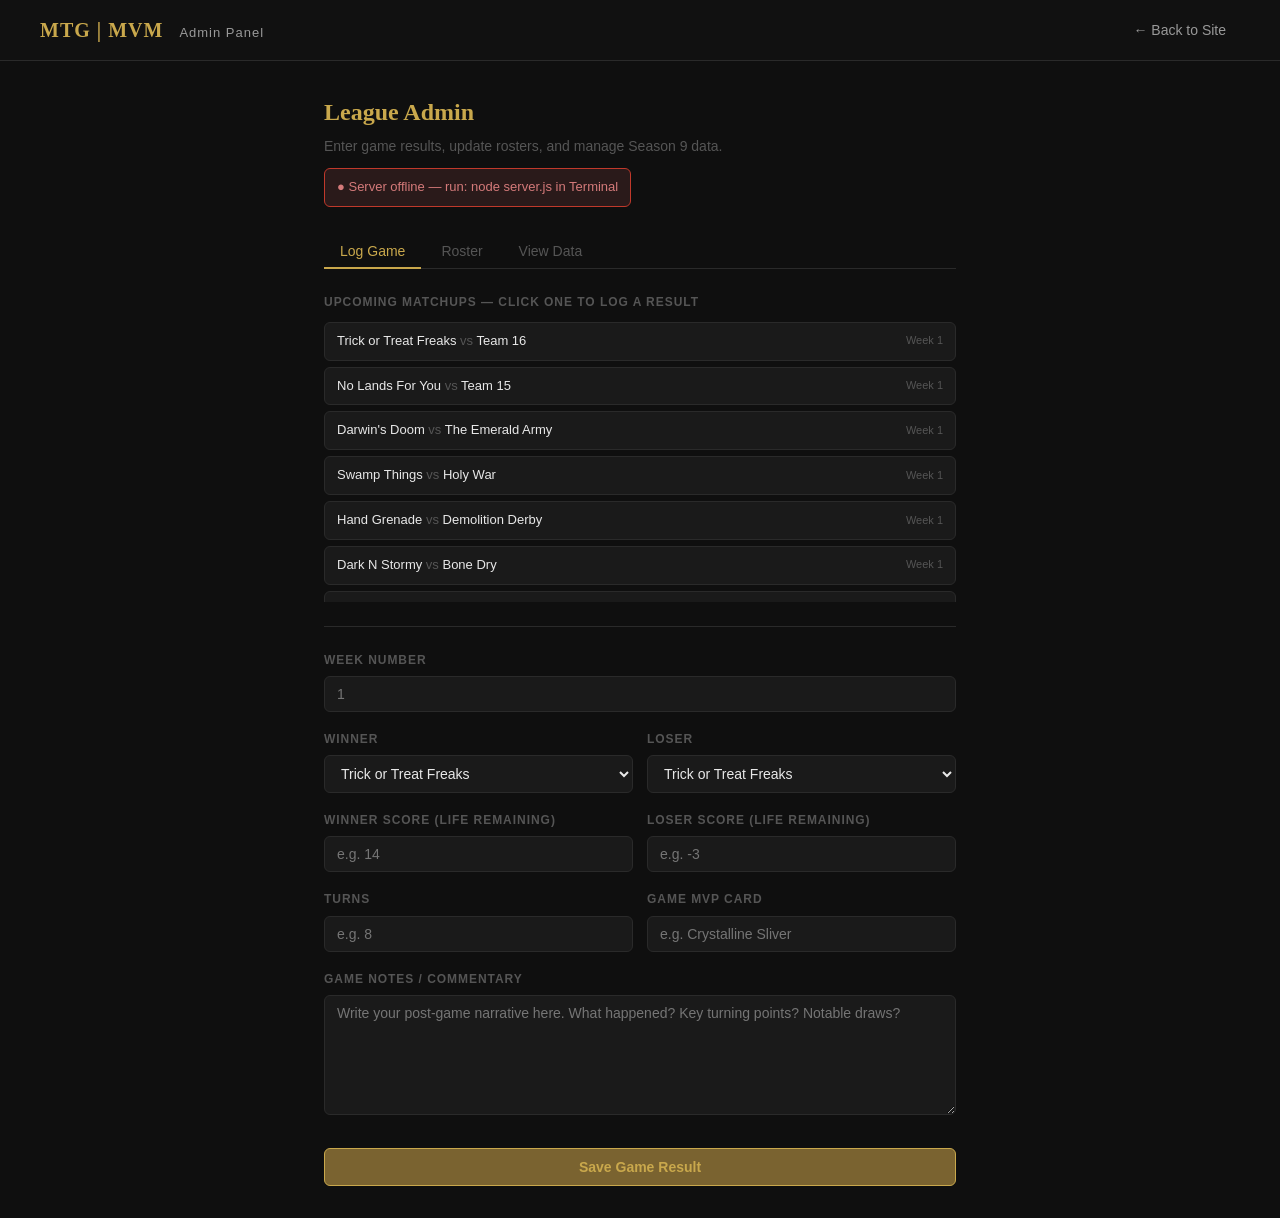
==== admin.html @ 94384eb0 "Initial commit" ====
<!DOCTYPE html>
<html lang="en">
<head>
  <meta charset="UTF-8">
  <meta name="viewport" content="width=device-width, initial-scale=1.0">
  <title>Admin — MTG | MVM</title>
  <link rel="stylesheet" href="css/styles.css">
</head>
<body>

<header class="site-header">
  <div class="header-inner">
    <div class="site-logo">MTG | MVM <span>Admin Panel</span></div>
    <nav>
      <a href="index.html">← Back to Site</a>
    </nav>
  </div>
</header>

<div class="admin-wrap">
  <div class="admin-header">
    <h1>League Admin</h1>
    <p>Enter game results, update rosters, and manage Season 9 data.</p>
    <div id="server-status" style="margin-top:10px;font-size:13px;padding:8px 12px;border-radius:6px;display:inline-block"></div>
  </div>

  <div class="admin-tabs">
    <button class="admin-tab active" onclick="switchTab('game-entry', this)">Log Game</button>
    <button class="admin-tab" onclick="switchTab('roster-edit', this)">Roster</button>
    <button class="admin-tab" onclick="switchTab('data-view', this)">View Data</button>
  </div>

  <!-- GAME ENTRY -->
  <div class="admin-panel active" id="panel-game-entry">

    <div id="upcoming-matchups" style="margin-bottom:24px">
      <label style="margin-bottom:10px">Upcoming Matchups — click one to log a result</label>
      <div id="matchup-list" style="display:flex;flex-direction:column;gap:6px;max-height:280px;overflow-y:auto"></div>
    </div>

    <hr class="form-divider">

    <div id="selected-matchup-banner" style="display:none;background:var(--bg-card);border:1px solid var(--gold-dim);border-radius:var(--radius);padding:10px 14px;margin-bottom:18px;font-size:13px;color:var(--text-secondary)"></div>

    <div class="form-group">
      <label>Week Number</label>
      <input type="number" id="game-week" placeholder="1" min="1">
    </div>
    <div class="form-row">
      <div class="form-group">
        <label>Winner</label>
        <select id="game-winner"></select>
      </div>
      <div class="form-group">
        <label>Loser</label>
        <select id="game-loser"></select>
      </div>
    </div>
    <div class="form-row">
      <div class="form-group">
        <label>Winner Score (life remaining)</label>
        <input type="number" id="game-winner-score" placeholder="e.g. 14">
      </div>
      <div class="form-group">
        <label>Loser Score (life remaining)</label>
        <input type="number" id="game-loser-score" placeholder="e.g. -3">
      </div>
    </div>
    <div class="form-row">
      <div class="form-group">
        <label>Turns</label>
        <input type="number" id="game-turns" placeholder="e.g. 8" min="1">
      </div>
      <div class="form-group">
        <label>Game MVP Card</label>
        <input type="text" id="game-mvp" placeholder="e.g. Crystalline Sliver">
      </div>
    </div>
    <div class="form-group">
      <label>Game Notes / Commentary</label>
      <textarea id="game-notes" placeholder="Write your post-game narrative here. What happened? Key turning points? Notable draws?"></textarea>
    </div>
    <button class="btn-primary" onclick="submitGame()">Save Game Result</button>
    <div class="success-msg" id="game-success">✓ Game saved and written to file.</div>
    <div class="success-msg" id="game-error" style="background:#2a1a1a;border-color:#c0392b;color:#d47a7a">✗ Could not reach local server. Is it running?</div>
  </div>

  <!-- ROSTER EDIT -->
  <div class="admin-panel" id="panel-roster-edit">
    <div class="form-group">
      <label>Select Team</label>
      <select id="roster-team-select" onchange="loadRosterForEdit()"></select>
    </div>
    <div class="form-group">
      <label>Roster (one card per line, duplicates allowed)</label>
      <textarea id="roster-cards" style="min-height:300px;font-family:var(--font-mono);font-size:13px" placeholder="Lightning Bolt&#10;Lightning Bolt&#10;Mountain&#10;..."></textarea>
    </div>
    <button class="btn-primary" onclick="saveRoster()">Save Roster</button>
    <div class="success-msg" id="roster-success">✓ Roster saved and written to file.</div>
  </div>

  <!-- DATA VIEW -->
  <div class="admin-panel" id="panel-data-view">
    <p style="color:var(--text-muted);font-size:13px;margin-bottom:16px">
      Live view of current season9.json. This is what's on disk.
    </p>
    <textarea id="data-raw" style="min-height:400px;font-family:var(--font-mono);font-size:12px" readonly></textarea>
    <button class="btn-primary" style="margin-top:12px" onclick="copyData()">Copy to Clipboard</button>
    <div class="success-msg" id="copy-success">✓ Copied to clipboard.</div>
  </div>

</div>

<script>
const API = 'http://localhost:3001';
let seasonData = null;

async function loadData() {
  try {
    const res = await fetch(`${API}/data`);
    seasonData = await res.json();
    setStatus(true);
  } catch (e) {
    setStatus(false);
    // Fall back to static file for reading
    const res = await fetch('data/season9.json');
    seasonData = await res.json();
  }
  populateTeamSelects();
  renderUpcomingMatchups();
  renderDataView();
}

function setStatus(online) {
  const el = document.getElementById('server-status');
  if (online) {
    el.style.background = '#1a2a1a';
    el.style.border = '1px solid #27ae60';
    el.style.color = '#7ac07a';
    el.textContent = '● Server connected — changes save directly to file';
  } else {
    el.style.background = '#2a1a1a';
    el.style.border = '1px solid #c0392b';
    el.style.color = '#d47a7a';
    el.textContent = '● Server offline — run: node server.js in Terminal';
  }
}

async function persist() {
  try {
    const res = await fetch(`${API}/save`, {
      method: 'POST',
      headers: { 'Content-Type': 'application/json' },
      body: JSON.stringify(seasonData)
    });
    if (!res.ok) throw new Error();
    renderDataView();
    return true;
  } catch (e) {
    return false;
  }
}

function populateTeamSelects() {
  ['game-winner', 'game-loser', 'roster-team-select'].forEach(id => {
    const sel = document.getElementById(id);
    if (!sel) return;
    sel.innerHTML = seasonData.teams.map(t =>
      `<option value="${t.id}">${t.name}</option>`
    ).join('');
  });
}

let selectedScheduleId = null;

function teamName(id) {
  const t = seasonData.teams.find(x => x.id === id);
  return t ? t.name : id;
}

function renderUpcomingMatchups() {
  const container = document.getElementById('matchup-list');
  if (!container || !seasonData.schedule) return;
  const unplayed = seasonData.schedule.filter(g => !g.played).sort((a,b) => a.week - b.week);
  if (unplayed.length === 0) {
    container.innerHTML = '<div style="color:var(--text-muted);font-size:13px;padding:8px">All scheduled games have been played. Season complete!</div>';
    return;
  }
  // Show next 12 unplayed matchups
  container.innerHTML = unplayed.slice(0, 12).map(g => `
    <div onclick="selectMatchup('${g.id}')" style="display:flex;justify-content:space-between;align-items:center;background:var(--bg-card);border:1px solid var(--border);border-radius:6px;padding:8px 12px;cursor:pointer;font-size:13px;transition:border-color 0.15s" onmouseover="this.style.borderColor='var(--gold-dim)'" onmouseout="this.style.borderColor='var(--border)'">
      <span>${teamName(g.home_id)} <span style="color:var(--text-muted)">vs</span> ${teamName(g.away_id)}</span>
      <span style="color:var(--text-muted);font-size:11px">Week ${g.week}</span>
    </div>
  `).join('');
  if (unplayed.length > 12) {
    container.innerHTML += `<div style="color:var(--text-muted);font-size:12px;padding:6px 4px">+ ${unplayed.length - 12} more scheduled</div>`;
  }
}

function selectMatchup(scheduleId) {
  const match = seasonData.schedule.find(g => g.id === scheduleId);
  if (!match) return;
  selectedScheduleId = scheduleId;
  document.getElementById('game-week').value = match.week;
  document.getElementById('game-winner').value = match.home_id;
  document.getElementById('game-loser').value = match.away_id;
  const banner = document.getElementById('selected-matchup-banner');
  banner.style.display = 'block';
  banner.innerHTML = `Logging: <strong style="color:var(--text-primary)">${teamName(match.home_id)} vs ${teamName(match.away_id)}</strong> — Week ${match.week}. Set the Winner/Loser dropdowns below to match the actual result (home/away shown for reference only).`;
}

function loadRosterForEdit() {
  const teamId = document.getElementById('roster-team-select').value;
  const team = seasonData.teams.find(t => t.id === teamId);
  if (team) document.getElementById('roster-cards').value = team.roster.join('\n');
}

async function saveRoster() {
  const teamId = document.getElementById('roster-team-select').value;
  const team = seasonData.teams.find(t => t.id === teamId);
  if (!team) return;
  const lines = document.getElementById('roster-cards').value.split('\n');
  team.roster = lines.map(l => l.trim()).filter(l => l.length > 0);
  const ok = await persist();
  if (ok) showSuccess('roster-success');
}

async function submitGame() {
  const week = parseInt(document.getElementById('game-week').value);
  const winnerId = document.getElementById('game-winner').value;
  const loserId = document.getElementById('game-loser').value;
  const winnerScore = parseInt(document.getElementById('game-winner-score').value);
  const loserScore = parseInt(document.getElementById('game-loser-score').value);
  const turns = parseInt(document.getElementById('game-turns').value);
  const mvp = document.getElementById('game-mvp').value.trim();
  const notes = document.getElementById('game-notes').value.trim();

  if (!week || !winnerId || !loserId || isNaN(winnerScore) || isNaN(loserScore) || !turns) {
    alert('Please fill in all required fields (Week, Teams, Scores, Turns).');
    return;
  }
  if (winnerId === loserId) {
    alert('Winner and Loser cannot be the same team.');
    return;
  }

  if (!seasonData.games) seasonData.games = [];
  seasonData.games.push({
    id: `g${Date.now()}`,
    week, winner_id: winnerId, loser_id: loserId,
    winner_score: winnerScore, loser_score: loserScore,
    turns, mvp, notes
  });

  // Mark the matched schedule entry as played, if one was selected
  if (selectedScheduleId && seasonData.schedule) {
    const sched = seasonData.schedule.find(g => g.id === selectedScheduleId);
    if (sched) {
      sched.played = true;
      sched.winner_id = winnerId;
      sched.loser_id = loserId;
      sched.winner_score = winnerScore;
      sched.loser_score = loserScore;
      sched.turns = turns;
      sched.mvp = mvp;
      sched.notes = notes;
    }
  }

  const ok = await persist();
  if (ok) {
    showSuccess('game-success');
    document.getElementById('game-week').value = '';
    document.getElementById('game-winner-score').value = '';
    document.getElementById('game-loser-score').value = '';
    document.getElementById('game-turns').value = '';
    document.getElementById('game-mvp').value = '';
    document.getElementById('game-notes').value = '';
    selectedScheduleId = null;
    document.getElementById('selected-matchup-banner').style.display = 'none';
    renderUpcomingMatchups();
  } else {
    showSuccess('game-error');
  }
}

function renderDataView() {
  const el = document.getElementById('data-raw');
  if (el && seasonData) el.value = JSON.stringify(seasonData, null, 2);
}

function copyData() {
  const el = document.getElementById('data-raw');
  navigator.clipboard.writeText(el.value).then(() => showSuccess('copy-success'));
}

function showSuccess(id) {
  const el = document.getElementById(id);
  if (!el) return;
  el.style.display = 'block';
  setTimeout(() => { el.style.display = 'none'; }, 3000);
}

function switchTab(panelId, btn) {
  document.querySelectorAll('.admin-tab').forEach(t => t.classList.remove('active'));
  document.querySelectorAll('.admin-panel').forEach(p => p.classList.remove('active'));
  btn.classList.add('active');
  document.getElementById('panel-' + panelId).classList.add('active');
  if (panelId === 'roster-edit') loadRosterForEdit();
  if (panelId === 'data-view') renderDataView();
}

document.addEventListener('DOMContentLoaded', loadData);
</script>
</body>
</html>
---- css/styles.css ----
/* ============================================
   MTG | MVM THE LEAGUE — STYLESHEET
   ============================================ */

:root {
  --bg: #0f0f0f;
  --bg-card: #1a1a1a;
  --bg-card-hover: #222222;
  --border: #2a2a2a;
  --border-accent: #3a3a3a;
  --text-primary: #e8e8e8;
  --text-secondary: #999999;
  --text-muted: #555555;
  --gold: #c9a84c;
  --gold-dim: #7a6330;
  --red: #c0392b;
  --green: #27ae60;
  --blue-accent: #2980b9;
  --white-accent: #f0f0f0;
  --font-head: 'Georgia', 'Times New Roman', serif;
  --font-body: 'Inter', 'Helvetica Neue', Arial, sans-serif;
  --font-mono: 'SF Mono', 'Monaco', monospace;
  --radius: 6px;
  --shadow: 0 2px 12px rgba(0,0,0,0.4);
}

* { box-sizing: border-box; margin: 0; padding: 0; }

body {
  background: var(--bg);
  color: var(--text-primary);
  font-family: var(--font-body);
  font-size: 15px;
  line-height: 1.6;
  min-height: 100vh;
}

a { color: var(--gold); text-decoration: none; }
a:hover { color: var(--white-accent); }

/* ---- HEADER ---- */
.site-header {
  background: #111;
  border-bottom: 1px solid var(--border);
  padding: 0 24px;
  position: sticky;
  top: 0;
  z-index: 100;
}
.header-inner {
  max-width: 1200px;
  margin: 0 auto;
  display: flex;
  align-items: center;
  justify-content: space-between;
  height: 60px;
}
.site-logo {
  font-family: var(--font-head);
  font-size: 20px;
  font-weight: bold;
  color: var(--gold);
  letter-spacing: 0.05em;
}
.site-logo span {
  color: var(--text-secondary);
  font-size: 13px;
  font-weight: normal;
  margin-left: 10px;
  font-family: var(--font-body);
}
nav { display: flex; gap: 4px; }
nav a {
  color: var(--text-secondary);
  padding: 8px 14px;
  border-radius: var(--radius);
  font-size: 14px;
  transition: all 0.15s;
}
nav a:hover, nav a.active {
  color: var(--text-primary);
  background: var(--bg-card);
}

/* ---- LAYOUT ---- */
.page { display: none; }
.page.active { display: block; }
.container {
  max-width: 1200px;
  margin: 0 auto;
  padding: 32px 24px;
}
.two-col {
  display: grid;
  grid-template-columns: 1fr 380px;
  gap: 28px;
  align-items: start;
}

/* ---- SECTION HEADERS ---- */
.section-header {
  display: flex;
  align-items: baseline;
  justify-content: space-between;
  margin-bottom: 16px;
}
.section-title {
  font-family: var(--font-head);
  font-size: 13px;
  font-weight: normal;
  color: var(--text-muted);
  text-transform: uppercase;
  letter-spacing: 0.12em;
}
.section-link {
  font-size: 13px;
  color: var(--gold-dim);
}

/* ---- STANDINGS TABLE ---- */
.standings-table {
  width: 100%;
  border-collapse: collapse;
  font-size: 14px;
}
.standings-table th {
  text-align: left;
  color: var(--text-muted);
  font-size: 11px;
  font-weight: 600;
  text-transform: uppercase;
  letter-spacing: 0.1em;
  padding: 8px 12px;
  border-bottom: 1px solid var(--border);
}
.standings-table th.num, .standings-table td.num {
  text-align: right;
}
.standings-table td {
  padding: 10px 12px;
  border-bottom: 1px solid var(--border);
  color: var(--text-primary);
}
.standings-table tr:hover td { background: var(--bg-card); }
.standings-table tr:last-child td { border-bottom: none; }
.team-rank {
  color: var(--text-muted);
  font-size: 13px;
  width: 28px;
}
.team-name-cell a { color: var(--text-primary); font-weight: 500; }
.team-name-cell a:hover { color: var(--gold); }
.team-abbr {
  color: var(--text-muted);
  font-size: 12px;
  margin-left: 6px;
}
.streak-w { color: var(--green); font-weight: 600; }
.streak-l { color: var(--red); font-weight: 600; }
.diff-pos { color: var(--green); }
.diff-neg { color: var(--red); }
.power-score {
  font-weight: 600;
  color: var(--gold);
}

/* ---- RESULTS FEED ---- */
.results-feed { display: flex; flex-direction: column; gap: 12px; }
.result-card {
  background: var(--bg-card);
  border: 1px solid var(--border);
  border-radius: var(--radius);
  padding: 14px 16px;
  cursor: pointer;
  transition: border-color 0.15s;
}
.result-card:hover { border-color: var(--border-accent); }
.result-card.expanded { border-color: var(--gold-dim); }
.result-meta {
  display: flex;
  justify-content: space-between;
  align-items: center;
  margin-bottom: 8px;
}
.result-week {
  font-size: 11px;
  color: var(--text-muted);
  text-transform: uppercase;
  letter-spacing: 0.08em;
}
.result-turns {
  font-size: 11px;
  color: var(--text-muted);
}
.result-matchup {
  display: flex;
  align-items: center;
  gap: 10px;
  margin-bottom: 8px;
}
.result-team { font-weight: 500; font-size: 14px; }
.result-score {
  font-family: var(--font-mono);
  font-size: 14px;
  font-weight: 700;
  padding: 2px 10px;
  border-radius: 4px;
  background: var(--bg);
}
.result-score.winner { color: var(--gold); }
.result-score.loser { color: var(--text-muted); }
.result-vs { color: var(--text-muted); font-size: 12px; }
.result-mvp {
  font-size: 12px;
  color: var(--text-secondary);
}
.result-mvp span { color: var(--gold); }
.result-notes {
  display: none;
  margin-top: 10px;
  padding-top: 10px;
  border-top: 1px solid var(--border);
  font-size: 13px;
  color: var(--text-secondary);
  line-height: 1.7;
}
.result-card.expanded .result-notes { display: block; }
.expand-hint {
  font-size: 11px;
  color: var(--text-muted);
  margin-top: 6px;
}

/* ---- POWER RANKINGS WIDGET ---- */
.power-list { display: flex; flex-direction: column; gap: 8px; }
.power-item {
  display: flex;
  align-items: center;
  gap: 10px;
  padding: 8px 10px;
  background: var(--bg-card);
  border-radius: var(--radius);
  border: 1px solid var(--border);
}
.power-rank {
  font-size: 13px;
  color: var(--text-muted);
  width: 20px;
  text-align: right;
  flex-shrink: 0;
}
.power-rank.top3 { color: var(--gold); font-weight: 700; }
.power-name { font-size: 14px; flex: 1; }
.power-val {
  font-family: var(--font-mono);
  font-size: 13px;
  color: var(--gold);
  font-weight: 600;
}
.power-delta {
  font-size: 11px;
  width: 28px;
  text-align: right;
}
.power-delta.up { color: var(--green); }
.power-delta.down { color: var(--red); }
.power-delta.same { color: var(--text-muted); }

/* ---- SEASON BANNER ---- */
.season-banner {
  background: linear-gradient(135deg, #1a1a1a 0%, #111 100%);
  border: 1px solid var(--border);
  border-radius: var(--radius);
  padding: 28px 32px;
  margin-bottom: 28px;
}
.season-banner h1 {
  font-family: var(--font-head);
  font-size: 28px;
  color: var(--gold);
  margin-bottom: 6px;
}
.season-banner .tagline {
  color: var(--text-secondary);
  font-size: 15px;
}
.season-stats {
  display: flex;
  gap: 32px;
  margin-top: 20px;
}
.season-stat-item { text-align: center; }
.season-stat-val {
  display: block;
  font-size: 24px;
  font-weight: 700;
  color: var(--text-primary);
  font-family: var(--font-mono);
}
.season-stat-label {
  font-size: 11px;
  color: var(--text-muted);
  text-transform: uppercase;
  letter-spacing: 0.08em;
}

/* ---- TEAM PAGE ---- */
.teams-grid {
  display: grid;
  grid-template-columns: repeat(auto-fill, minmax(280px, 1fr));
  gap: 16px;
}
.team-card {
  background: var(--bg-card);
  border: 1px solid var(--border);
  border-radius: var(--radius);
  padding: 18px;
  cursor: pointer;
  transition: border-color 0.15s, transform 0.1s;
}
.team-card:hover {
  border-color: var(--gold-dim);
  transform: translateY(-1px);
}
.team-card-header {
  display: flex;
  justify-content: space-between;
  align-items: flex-start;
  margin-bottom: 10px;
}
.team-card-name {
  font-family: var(--font-head);
  font-size: 16px;
  font-weight: bold;
  color: var(--text-primary);
}
.team-card-record {
  font-family: var(--font-mono);
  font-size: 14px;
  color: var(--text-secondary);
}
.team-card-identity {
  font-size: 12px;
  color: var(--text-muted);
  line-height: 1.5;
  margin-bottom: 10px;
}
.team-card-colors {
  display: flex;
  gap: 4px;
  flex-wrap: wrap;
}
.color-pip {
  font-size: 10px;
  padding: 2px 7px;
  border-radius: 10px;
  font-weight: 600;
  text-transform: uppercase;
  letter-spacing: 0.05em;
}
.color-White { background: #3a3a30; color: #e8e8b0; }
.color-Blue { background: #1a2a3a; color: #7ab8d4; }
.color-Black { background: #2a1a2a; color: #c07ac0; }
.color-Red { background: #3a1a1a; color: #d4746a; }
.color-Green { background: #1a2a1a; color: #7ac07a; }
.color-Colorless { background: #2a2a2a; color: #aaaaaa; }

/* Team detail view */
.team-detail { display: none; }
.team-detail.active { display: block; }
.back-btn {
  background: none;
  border: 1px solid var(--border);
  color: var(--text-secondary);
  padding: 6px 14px;
  border-radius: var(--radius);
  cursor: pointer;
  font-size: 13px;
  margin-bottom: 20px;
  transition: all 0.15s;
}
.back-btn:hover { border-color: var(--gold-dim); color: var(--text-primary); }
.team-detail-header {
  background: var(--bg-card);
  border: 1px solid var(--border);
  border-radius: var(--radius);
  padding: 24px;
  margin-bottom: 20px;
}
.team-detail-name {
  font-family: var(--font-head);
  font-size: 26px;
  color: var(--gold);
  margin-bottom: 4px;
}
.team-detail-oneliner {
  color: var(--text-secondary);
  font-size: 14px;
  margin-bottom: 16px;
}
.team-stats-row {
  display: flex;
  gap: 28px;
}
.team-stat { text-align: center; }
.team-stat-val {
  display: block;
  font-size: 22px;
  font-weight: 700;
  font-family: var(--font-mono);
  color: var(--text-primary);
}
.team-stat-label {
  font-size: 11px;
  color: var(--text-muted);
  text-transform: uppercase;
}
.roster-grid {
  display: flex;
  flex-wrap: wrap;
  gap: 6px;
}
.roster-card-name {
  background: var(--bg-card);
  border: 1px solid var(--border);
  border-radius: 4px;
  padding: 4px 10px;
  font-size: 13px;
  color: var(--text-secondary);
}

/* ---- GAME LOG PAGE ---- */
.game-filters {
  display: flex;
  gap: 10px;
  margin-bottom: 20px;
  flex-wrap: wrap;
}
.filter-btn {
  background: var(--bg-card);
  border: 1px solid var(--border);
  color: var(--text-secondary);
  padding: 6px 14px;
  border-radius: var(--radius);
  cursor: pointer;
  font-size: 13px;
  transition: all 0.15s;
}
.filter-btn:hover, .filter-btn.active {
  border-color: var(--gold-dim);
  color: var(--text-primary);
}
.game-log-list { display: flex; flex-direction: column; gap: 10px; }
.game-log-item {
  background: var(--bg-card);
  border: 1px solid var(--border);
  border-radius: var(--radius);
  padding: 14px 18px;
  cursor: pointer;
  transition: border-color 0.15s;
}
.game-log-item:hover { border-color: var(--border-accent); }
.game-log-item.expanded { border-color: var(--gold-dim); }
.game-log-header {
  display: flex;
  justify-content: space-between;
  align-items: center;
}
.game-log-matchup {
  font-size: 15px;
  font-weight: 500;
}
.game-log-score {
  font-family: var(--font-mono);
  font-size: 15px;
  font-weight: 700;
  color: var(--gold);
}
.game-log-meta {
  display: flex;
  gap: 16px;
  margin-top: 4px;
  font-size: 12px;
  color: var(--text-muted);
}
.game-log-notes {
  display: none;
  margin-top: 12px;
  padding-top: 12px;
  border-top: 1px solid var(--border);
  font-size: 13px;
  color: var(--text-secondary);
  line-height: 1.8;
}
.game-log-item.expanded .game-log-notes { display: block; }
.empty-state {
  text-align: center;
  padding: 60px 20px;
  color: var(--text-muted);
}
.empty-state h3 {
  font-family: var(--font-head);
  font-size: 20px;
  margin-bottom: 8px;
  color: var(--text-secondary);
}

/* ---- ADMIN PANEL ---- */
.admin-wrap {
  max-width: 680px;
  margin: 0 auto;
  padding: 32px 24px;
}
.admin-header {
  margin-bottom: 28px;
}
.admin-header h1 {
  font-family: var(--font-head);
  font-size: 24px;
  color: var(--gold);
  margin-bottom: 4px;
}
.admin-header p { color: var(--text-muted); font-size: 14px; }
.admin-tabs {
  display: flex;
  gap: 4px;
  margin-bottom: 24px;
  border-bottom: 1px solid var(--border);
  padding-bottom: 0;
}
.admin-tab {
  background: none;
  border: none;
  border-bottom: 2px solid transparent;
  color: var(--text-muted);
  padding: 8px 16px;
  cursor: pointer;
  font-size: 14px;
  margin-bottom: -1px;
  transition: all 0.15s;
}
.admin-tab.active {
  color: var(--gold);
  border-bottom-color: var(--gold);
}
.admin-panel { display: none; }
.admin-panel.active { display: block; }
.form-group { margin-bottom: 18px; }
.form-row {
  display: grid;
  grid-template-columns: 1fr 1fr;
  gap: 14px;
}
label {
  display: block;
  font-size: 12px;
  font-weight: 600;
  color: var(--text-muted);
  text-transform: uppercase;
  letter-spacing: 0.08em;
  margin-bottom: 6px;
}
input, select, textarea {
  width: 100%;
  background: var(--bg-card);
  border: 1px solid var(--border);
  border-radius: var(--radius);
  color: var(--text-primary);
  padding: 9px 12px;
  font-size: 14px;
  font-family: var(--font-body);
  transition: border-color 0.15s;
}
input:focus, select:focus, textarea:focus {
  outline: none;
  border-color: var(--gold-dim);
}
textarea { min-height: 120px; resize: vertical; }
select option { background: #1a1a1a; }
.btn-primary {
  background: var(--gold-dim);
  border: 1px solid var(--gold);
  color: var(--gold);
  padding: 10px 24px;
  border-radius: var(--radius);
  cursor: pointer;
  font-size: 14px;
  font-weight: 600;
  transition: all 0.15s;
  width: 100%;
  margin-top: 8px;
}
.btn-primary:hover {
  background: var(--gold);
  color: var(--bg);
}
.form-divider {
  border: none;
  border-top: 1px solid var(--border);
  margin: 24px 0;
}
.success-msg {
  display: none;
  background: #1a2a1a;
  border: 1px solid #27ae60;
  color: #7ac07a;
  padding: 10px 14px;
  border-radius: var(--radius);
  font-size: 13px;
  margin-top: 12px;
}

/* ---- RESPONSIVE ---- */
@media (max-width: 900px) {
  .two-col { grid-template-columns: 1fr; }
  .season-stats { gap: 16px; }
}
@media (max-width: 600px) {
  .header-inner { flex-direction: column; height: auto; padding: 12px 0; gap: 8px; }
  nav a { padding: 6px 10px; font-size: 13px; }
  .container { padding: 20px 16px; }
  .form-row { grid-template-columns: 1fr; }
}
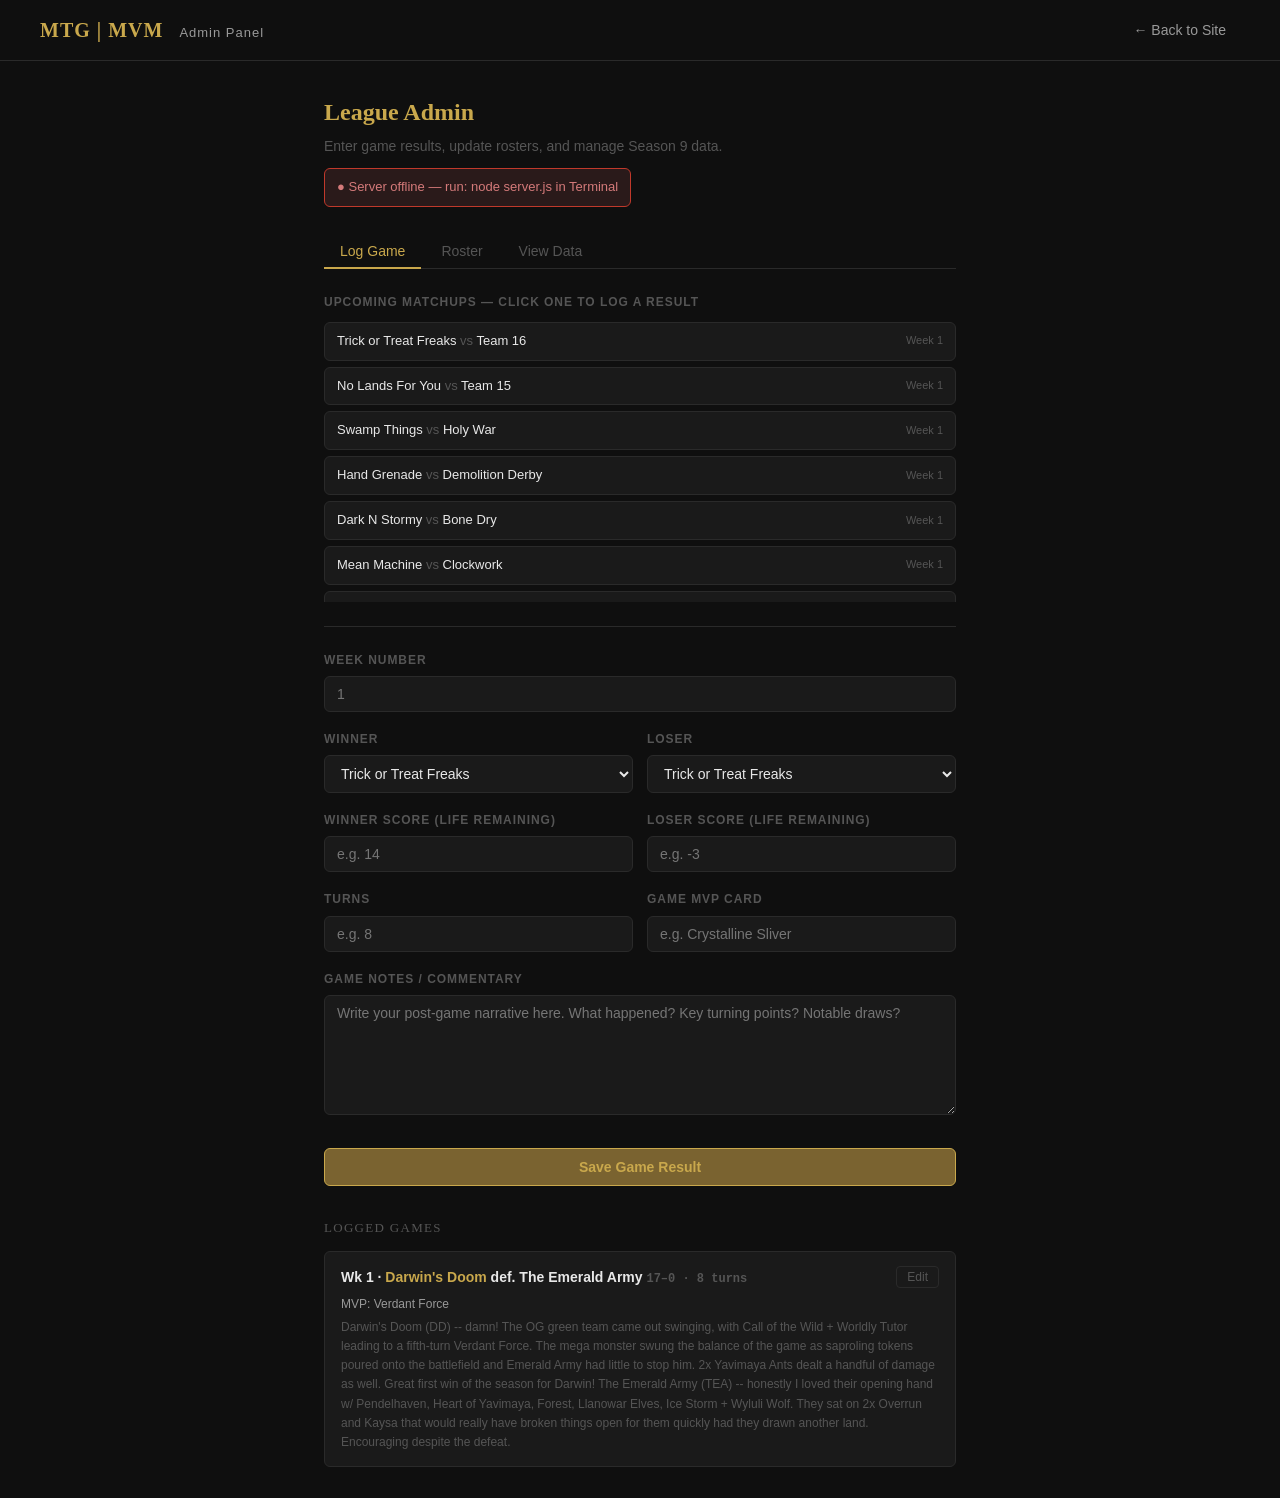
==== commit e6be0ae9: "Game notes editing, logged games panel in admin" ====
--- a/admin.html
+++ b/admin.html
@@ -80,7 +80,8 @@
       <label>Game Notes / Commentary</label>
       <textarea id="game-notes" placeholder="Write your post-game narrative here. What happened? Key turning points? Notable draws?"></textarea>
     </div>
-    <button class="btn-primary" onclick="submitGame()">Save Game Result</button>
+    <button class="btn-primary" id="submit-btn" onclick="submitGame()">Save Game Result</button>
+    <button id="cancel-edit-btn" onclick="cancelEdit()" style="display:none;margin-left:8px;background:none;border:1px solid var(--border);color:var(--text-muted);padding:8px 18px;border-radius:var(--radius);cursor:pointer">Cancel</button>
     <div class="success-msg" id="game-success">✓ Game saved and written to file.</div>
     <div class="success-msg" id="game-error" style="background:#2a1a1a;border-color:#c0392b;color:#d47a7a">✗ Could not reach local server. Is it running?</div>
   </div>
@@ -109,6 +110,13 @@
     <div class="success-msg" id="copy-success">✓ Copied to clipboard.</div>
   </div>
 
+
+    <div style="margin-top:32px">
+      <div style="font-family:var(--font-head);font-size:13px;color:var(--text-muted);text-transform:uppercase;letter-spacing:0.1em;margin-bottom:12px">Logged Games</div>
+      <div id="logged-games-list" style="display:flex;flex-direction:column;gap:8px">
+        <div style="color:var(--text-muted);font-size:13px">No games logged yet.</div>
+      </div>
+    </div>
 </div>
 
 <script>
@@ -128,6 +136,7 @@
   }
   populateTeamSelects();
   renderUpcomingMatchups();
+  renderLoggedGames();
   renderDataView();
 }
 
@@ -172,10 +181,68 @@
 }
 
 let selectedScheduleId = null;
+let editingGameIdx = null;
 
 function teamName(id) {
   const t = seasonData.teams.find(x => x.id === id);
   return t ? t.name : id;
+}
+
+function renderLoggedGames() {
+  const container = document.getElementById('logged-games-list');
+  if (!container) return;
+  const games = (seasonData.games || []).slice().sort((a,b) => b.week - a.week);
+  if (games.length === 0) {
+    container.innerHTML = '<div style="color:var(--text-muted);font-size:13px">No games logged yet.</div>';
+    return;
+  }
+  container.innerHTML = games.map((g, idx) => {
+    const winner = seasonData.teams.find(t => t.id === g.winner_id);
+    const loser = seasonData.teams.find(t => t.id === g.loser_id);
+    const wName = winner ? winner.name : g.winner_id;
+    const lName = loser ? loser.name : g.loser_id;
+    return `<div style="background:var(--bg-card);border:1px solid var(--border);border-radius:var(--radius);padding:14px 16px">
+      <div style="display:flex;justify-content:space-between;align-items:center;margin-bottom:6px">
+        <span style="font-size:14px;font-weight:600;color:var(--text-primary)">Wk ${g.week} · <span style="color:var(--gold)">${wName}</span> def. ${lName} <span style="font-family:var(--font-mono);color:var(--text-muted);font-size:12px">${g.winner_score ?? ''}–${g.loser_score ?? ''} · ${g.turns ?? '?'} turns</span></span>
+        <button onclick="editGame(${idx})" style="background:none;border:1px solid var(--border);color:var(--text-muted);border-radius:4px;padding:3px 10px;cursor:pointer;font-size:12px">Edit</button>
+      </div>
+      ${g.mvp ? `<div style="font-size:12px;color:var(--text-secondary);margin-bottom:4px">MVP: ${g.mvp}</div>` : ''}
+      ${g.notes ? `<div style="font-size:12px;color:var(--text-muted);line-height:1.6">${g.notes}</div>` : '<div style="font-size:12px;color:var(--text-muted);font-style:italic">No notes.</div>'}
+    </div>`;
+  }).join('');
+}
+
+function editGame(idx) {
+  const games = (seasonData.games || []).slice().sort((a,b) => b.week - a.week);
+  const g = games[idx];
+  if (!g) return;
+  const origIdx = seasonData.games.indexOf(g);
+  editingGameIdx = origIdx;
+  document.getElementById('game-week').value = g.week;
+  document.getElementById('game-winner').value = g.winner_id;
+  document.getElementById('game-loser').value = g.loser_id;
+  document.getElementById('game-winner-score').value = g.winner_score ?? '';
+  document.getElementById('game-loser-score').value = g.loser_score ?? '';
+  document.getElementById('game-turns').value = g.turns ?? '';
+  document.getElementById('game-mvp').value = g.mvp ?? '';
+  document.getElementById('game-notes').value = g.notes ?? '';
+  document.getElementById('submit-btn').textContent = 'Update Game';
+  document.getElementById('cancel-edit-btn').style.display = 'inline-block';
+  window.scrollTo({top: 0, behavior: 'smooth'});
+}
+
+function cancelEdit() {
+  editingGameIdx = null;
+  document.getElementById('game-week').value = '';
+  document.getElementById('game-winner').value = '';
+  document.getElementById('game-loser').value = '';
+  document.getElementById('game-winner-score').value = '';
+  document.getElementById('game-loser-score').value = '';
+  document.getElementById('game-turns').value = '';
+  document.getElementById('game-mvp').value = '';
+  document.getElementById('game-notes').value = '';
+  document.getElementById('submit-btn').textContent = 'Log Game';
+  document.getElementById('cancel-edit-btn').style.display = 'none';
 }
 
 function renderUpcomingMatchups() {
@@ -227,6 +294,21 @@
 }
 
 async function submitGame() {
+  if (editingGameIdx !== null) {
+    const g = seasonData.games[editingGameIdx];
+    g.week = parseInt(document.getElementById('game-week').value);
+    g.winner_id = document.getElementById('game-winner').value;
+    g.loser_id = document.getElementById('game-loser').value;
+    g.winner_score = parseInt(document.getElementById('game-winner-score').value);
+    g.loser_score = parseInt(document.getElementById('game-loser-score').value);
+    g.turns = parseInt(document.getElementById('game-turns').value);
+    g.mvp = document.getElementById('game-mvp').value.trim();
+    g.notes = document.getElementById('game-notes').value.trim();
+    await fetch('http://localhost:3001/save', {method:'POST',headers:{'Content-Type':'application/json'},body:JSON.stringify(seasonData)});
+    cancelEdit();
+    renderLoggedGames();
+    return;
+  }
   const week = parseInt(document.getElementById('game-week').value);
   const winnerId = document.getElementById('game-winner').value;
   const loserId = document.getElementById('game-loser').value;
--- a/css/styles.css
+++ b/css/styles.css
@@ -24,6 +24,42 @@
   --shadow: 0 2px 12px rgba(0,0,0,0.4);
 }
 
+[data-theme="light"] {
+  --bg: #f5f0e8;
+  --bg-card: #ede7d9;
+  --bg-card-hover: #e5ddd0;
+  --border: #cfc5b0;
+  --border-accent: #b8ad9a;
+  --text-primary: #2a2218;
+  --text-secondary: #5a4f3e;
+  --text-muted: #8a7d6a;
+  --gold: #8a6820;
+  --gold-dim: #c9a84c;
+  --red: #9b2335;
+  --green: #1e7a45;
+  --blue-accent: #1a5f8a;
+  --white-accent: #2a2218;
+  --shadow: 0 2px 12px rgba(0,0,0,0.15);
+  --header-bg: #ede7d9;
+  --accordion-body-bg: #ede7d9;
+  --chart-axis: #b8ad9a;
+  --chart-label: #8a7d6a;
+}
+
+.theme-toggle {
+  background: none;
+  border: 1px solid var(--border-accent);
+  color: var(--text-muted);
+  border-radius: 20px;
+  padding: 4px 12px;
+  cursor: pointer;
+  font-size: 12px;
+  font-family: var(--font-body);
+  transition: all 0.15s;
+  white-space: nowrap;
+}
+.theme-toggle:hover { border-color: var(--gold); color: var(--gold); }
+
 * { box-sizing: border-box; margin: 0; padding: 0; }
 
 body {
@@ -40,7 +76,7 @@
 
 /* ---- HEADER ---- */
 .site-header {
-  background: #111;
+  background: var(--header-bg);
   border-bottom: 1px solid var(--border);
   padding: 0 24px;
   position: sticky;
@@ -268,7 +304,7 @@
 
 /* ---- SEASON BANNER ---- */
 .season-banner {
-  background: linear-gradient(135deg, #1a1a1a 0%, #111 100%);
+  background: linear-gradient(135deg, var(--bg-card) 0%, var(--bg) 100%);
   border: 1px solid var(--border);
   border-radius: var(--radius);
   padding: 28px 32px;
@@ -576,7 +612,7 @@
   border-color: var(--gold-dim);
 }
 textarea { min-height: 120px; resize: vertical; }
-select option { background: #1a1a1a; }
+select option { background: var(--bg-card); }
 .btn-primary {
   background: var(--gold-dim);
   border: 1px solid var(--gold);
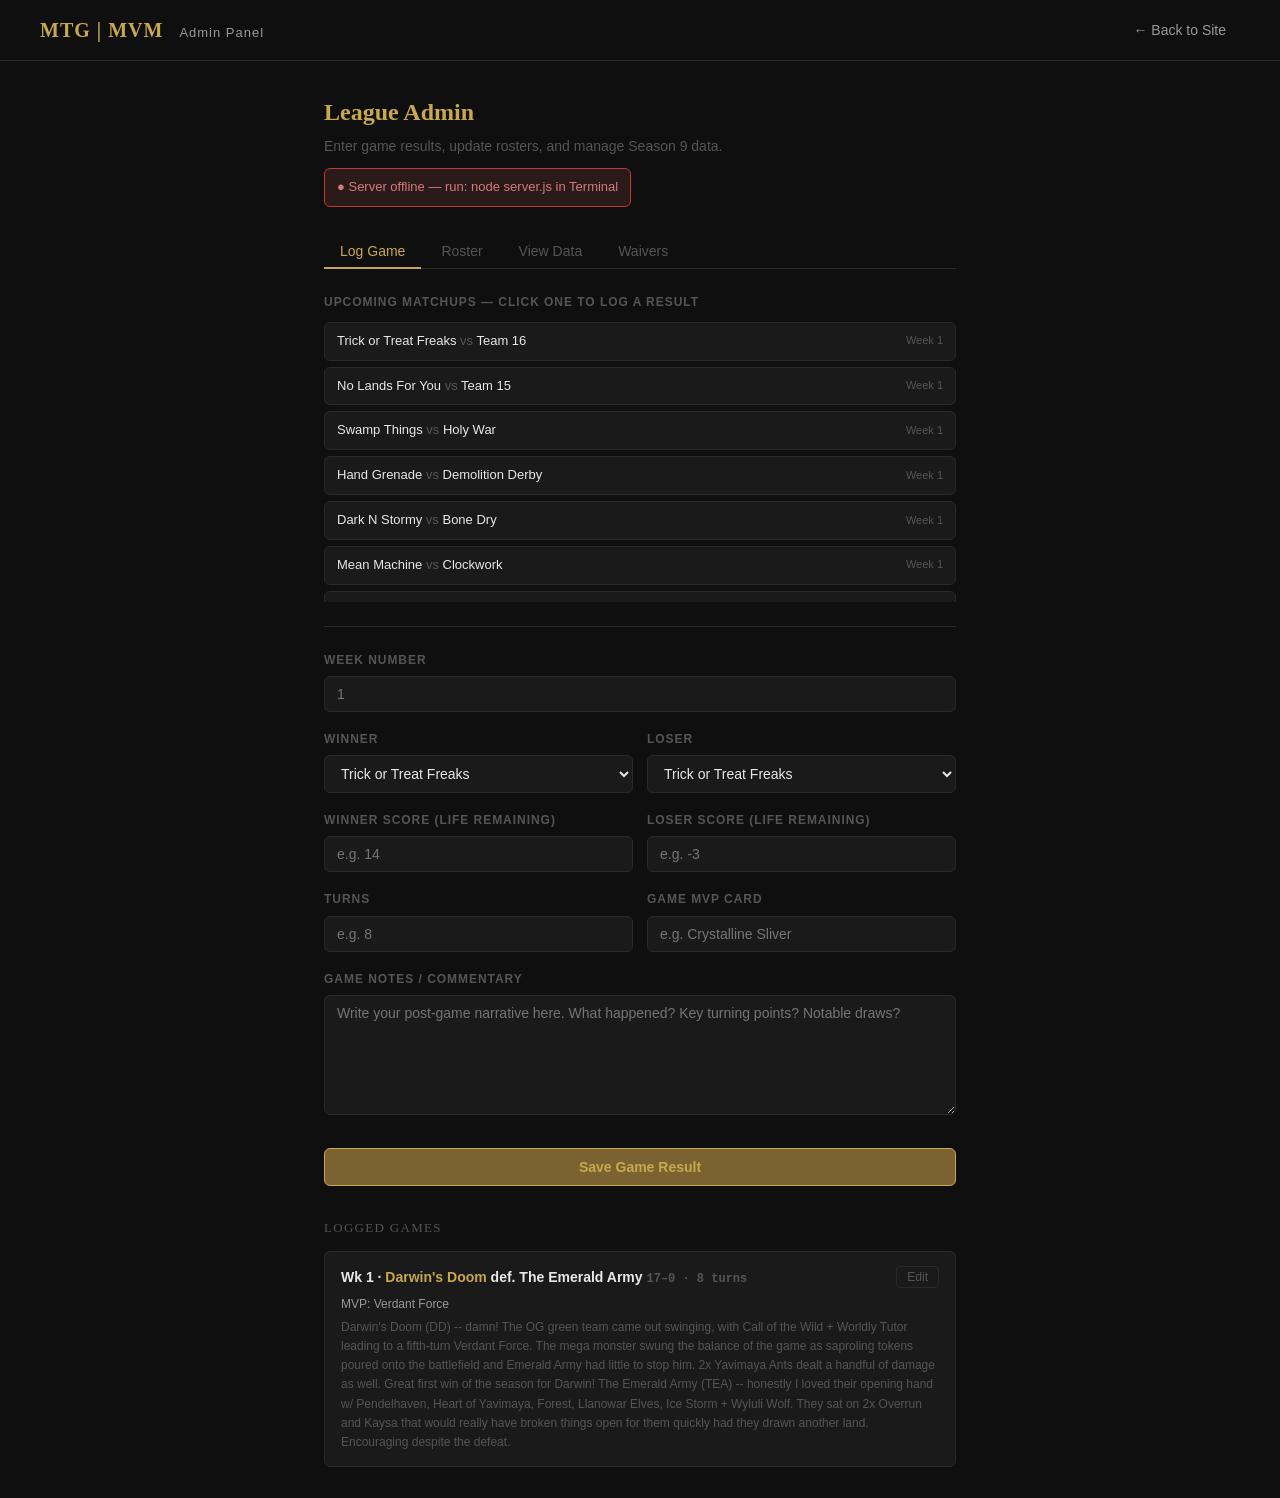
==== commit bee395dd: "Season 9 waiver submission form and log" ====
--- a/admin.html
+++ b/admin.html
@@ -28,6 +28,7 @@
     <button class="admin-tab active" onclick="switchTab('game-entry', this)">Log Game</button>
     <button class="admin-tab" onclick="switchTab('roster-edit', this)">Roster</button>
     <button class="admin-tab" onclick="switchTab('data-view', this)">View Data</button>
+    <button class="admin-tab" onclick="switchTab('waivers', this)">Waivers</button>
   </div>
 
   <!-- GAME ENTRY -->
@@ -101,6 +102,40 @@
   </div>
 
   <!-- DATA VIEW -->
+  <div class="admin-panel" id="panel-waivers">
+    <div style="margin-bottom:20px">
+      <div style="font-family:var(--font-head);font-size:13px;color:var(--text-muted);text-transform:uppercase;letter-spacing:0.1em;margin-bottom:14px">Log a Roster Change</div>
+      <div class="form-row">
+        <label>Team</label>
+        <select id="waiver-team" onchange="populateWaiverCards()"></select>
+      </div>
+      <div class="form-row">
+        <label>Week</label>
+        <input type="number" id="waiver-week" min="1" max="30" placeholder="e.g. 4">
+      </div>
+      <div class="form-row">
+        <label>Card Out</label>
+        <select id="waiver-card-out"></select>
+      </div>
+      <div class="form-row">
+        <label>Card In</label>
+        <input type="text" id="waiver-card-in" placeholder="e.g. Survival of the Fittest">
+      </div>
+      <div class="form-row">
+        <label>Notes</label>
+        <textarea id="waiver-notes" placeholder="Optional — why was this change made?" style="min-height:80px"></textarea>
+      </div>
+      <button class="btn-primary" onclick="submitWaiver()">Log Waiver</button>
+      <div class="success-msg" id="waiver-success">✓ Waiver logged.</div>
+    </div>
+    <div>
+      <div style="font-family:var(--font-head);font-size:13px;color:var(--text-muted);text-transform:uppercase;letter-spacing:0.1em;margin-bottom:12px">Season 9 Waiver Log</div>
+      <div id="waiver-log-list" style="display:flex;flex-direction:column;gap:8px">
+        <div style="color:var(--text-muted);font-size:13px">No waivers logged yet.</div>
+      </div>
+    </div>
+  </div>
+
   <div class="admin-panel" id="panel-data-view">
     <p style="color:var(--text-muted);font-size:13px;margin-bottom:16px">
       Live view of current season9.json. This is what's on disk.
@@ -137,6 +172,12 @@
   populateTeamSelects();
   renderUpcomingMatchups();
   renderLoggedGames();
+  renderWaiverLog();
+  const waiverTeamSelect = document.getElementById('waiver-team');
+  if (waiverTeamSelect) {
+    waiverTeamSelect.innerHTML = seasonData.teams.map(t => `<option value="${t.id}">${t.name}</option>`).join('');
+    populateWaiverCards();
+  }
   renderDataView();
 }
 
@@ -186,6 +227,73 @@
 function teamName(id) {
   const t = seasonData.teams.find(x => x.id === id);
   return t ? t.name : id;
+}
+
+function populateWaiverCards() {
+  const teamId = document.getElementById('waiver-team').value;
+  const team = seasonData.teams.find(t => t.id === teamId);
+  const select = document.getElementById('waiver-card-out');
+  if (!team || !team.roster) { select.innerHTML = ''; return; }
+  const unique = [...new Set(team.roster)].sort();
+  select.innerHTML = unique.map(c => `<option value="${c}">${c}</option>`).join('');
+}
+
+async function submitWaiver() {
+  const teamId = document.getElementById('waiver-team').value;
+  const week = parseInt(document.getElementById('waiver-week').value);
+  const cardOut = document.getElementById('waiver-card-out').value;
+  const cardIn = document.getElementById('waiver-card-in').value.trim();
+  const notes = document.getElementById('waiver-notes').value.trim();
+
+  if (!teamId || !week || !cardOut || !cardIn) {
+    alert('Please fill in Team, Week, Card Out and Card In.');
+    return;
+  }
+
+  if (!seasonData.waivers) seasonData.waivers = [];
+  seasonData.waivers.push({ team_id: teamId, week, card_out: cardOut, card_in: cardIn, notes, timestamp: new Date().toISOString() });
+
+  const team = seasonData.teams.find(t => t.id === teamId);
+  if (team && team.roster) {
+    const idx = team.roster.indexOf(cardOut);
+    if (idx !== -1) team.roster.splice(idx, 1);
+    team.roster.push(cardIn);
+    team.roster.sort();
+  }
+
+  await fetch('http://localhost:3001/save', { method: 'POST', headers: { 'Content-Type': 'application/json' }, body: JSON.stringify(seasonData) });
+
+  document.getElementById('waiver-week').value = '';
+  document.getElementById('waiver-card-in').value = '';
+  document.getElementById('waiver-notes').value = '';
+  populateWaiverCards();
+  renderWaiverLog();
+
+  const msg = document.getElementById('waiver-success');
+  msg.style.display = 'block';
+  setTimeout(() => msg.style.display = 'none', 3000);
+}
+
+function renderWaiverLog() {
+  const container = document.getElementById('waiver-log-list');
+  if (!container) return;
+  const waivers = (seasonData.waivers || []).slice().sort((a,b) => b.week - a.week);
+  if (waivers.length === 0) {
+    container.innerHTML = '<div style="color:var(--text-muted);font-size:13px">No waivers logged yet.</div>';
+    return;
+  }
+  container.innerHTML = waivers.map(w => {
+    const team = seasonData.teams.find(t => t.id === w.team_id);
+    const tName = team ? team.name : w.team_id;
+    return `<div style="background:var(--bg-card);border:1px solid var(--border);border-radius:var(--radius);padding:12px 16px">
+      <div style="display:flex;justify-content:space-between;align-items:center;margin-bottom:4px">
+        <span style="font-size:14px;font-weight:600;color:var(--text-primary)">Wk ${w.week} · ${tName}</span>
+        <span style="font-size:11px;color:var(--text-muted)">${w.timestamp ? new Date(w.timestamp).toLocaleDateString() : ''}</span>
+      </div>
+      <div style="font-size:13px;color:var(--text-secondary)"><span style="color:var(--red)">− ${w.card_out}</span> → <span style="color:var(--green)">+ ${w.card_in}</span></div>
+      ${w.notes ? `<div style="font-size:12px;color:var(--text-muted);margin-top:4px">${w.notes}</div>` : ''}
+    </div>`;
+  }).join('');
 }
 
 function renderLoggedGames() {
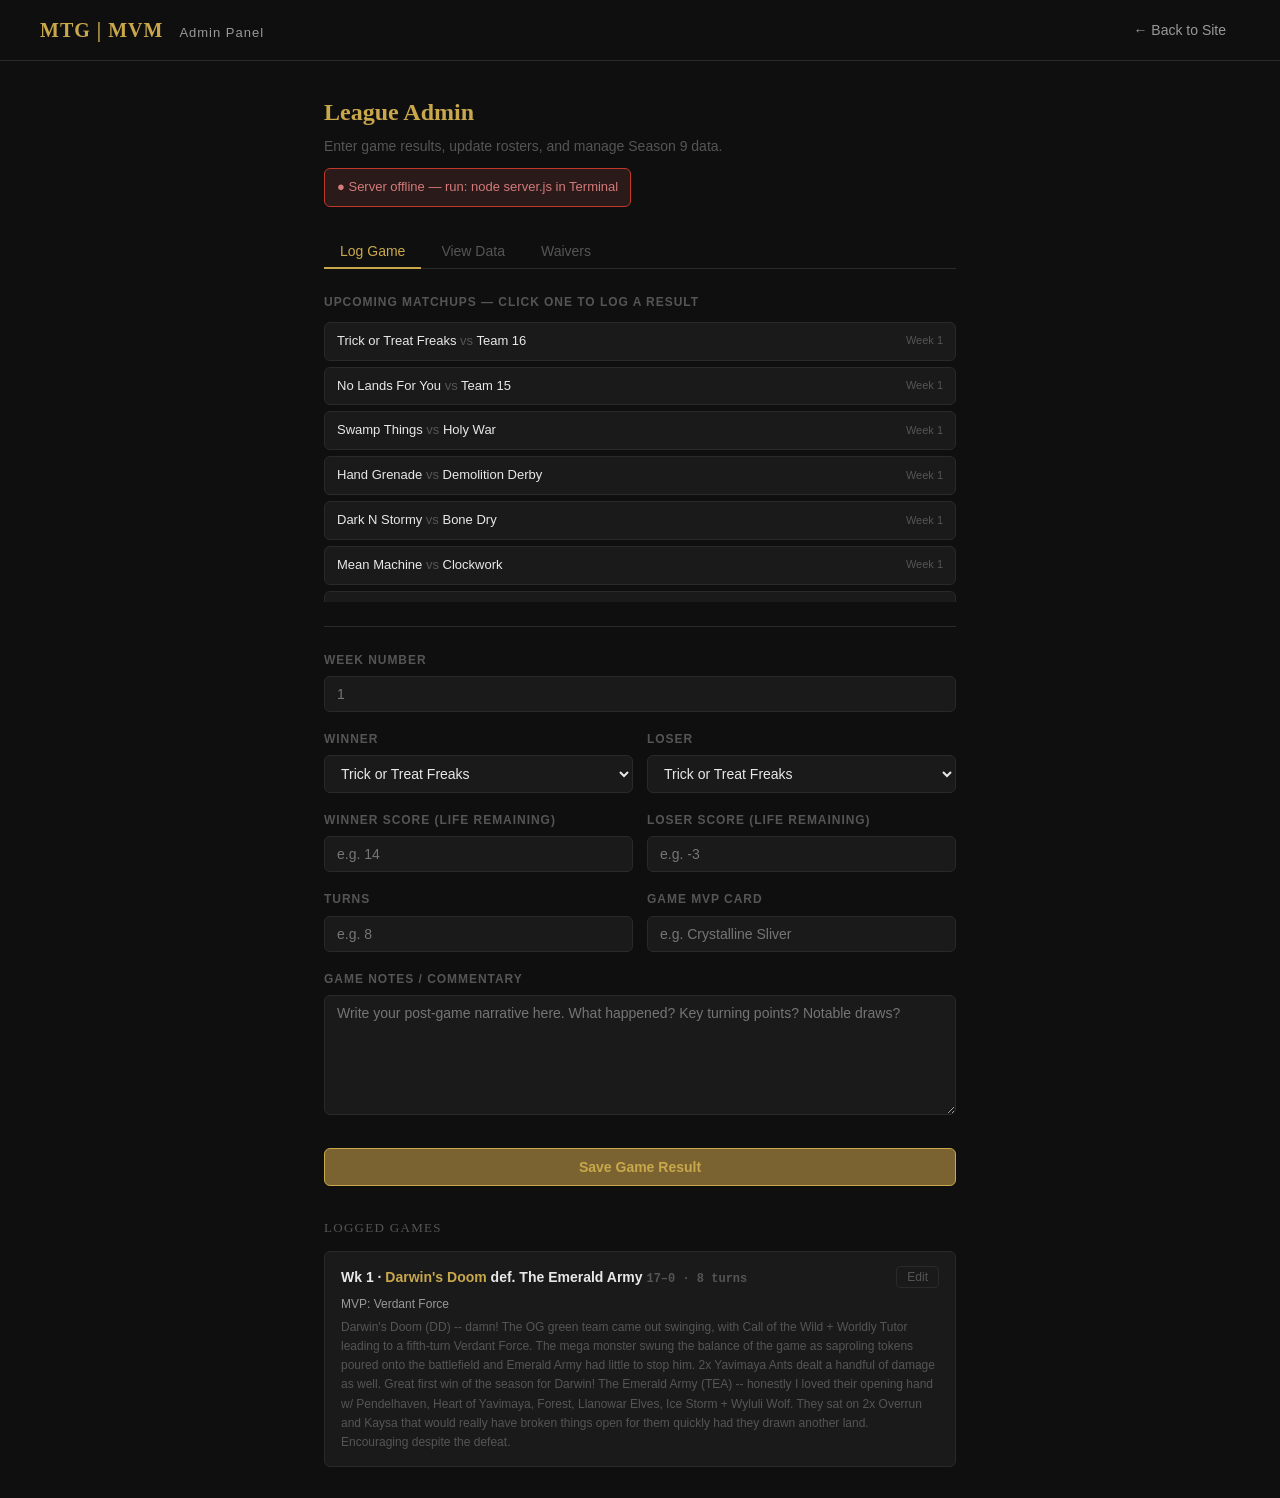
==== commit 310ba02d: "History Teams tab, Boss Fight team pages, archetypes complete, Circus/Overdrawn restored" ====
--- a/admin.html
+++ b/admin.html
@@ -26,7 +26,7 @@
 
   <div class="admin-tabs">
     <button class="admin-tab active" onclick="switchTab('game-entry', this)">Log Game</button>
-    <button class="admin-tab" onclick="switchTab('roster-edit', this)">Roster</button>
+    <button class="admin-tab" onclick="switchTab('roster-edit', this)" style="display:none">Roster</button>
     <button class="admin-tab" onclick="switchTab('data-view', this)">View Data</button>
     <button class="admin-tab" onclick="switchTab('waivers', this)">Waivers</button>
   </div>
